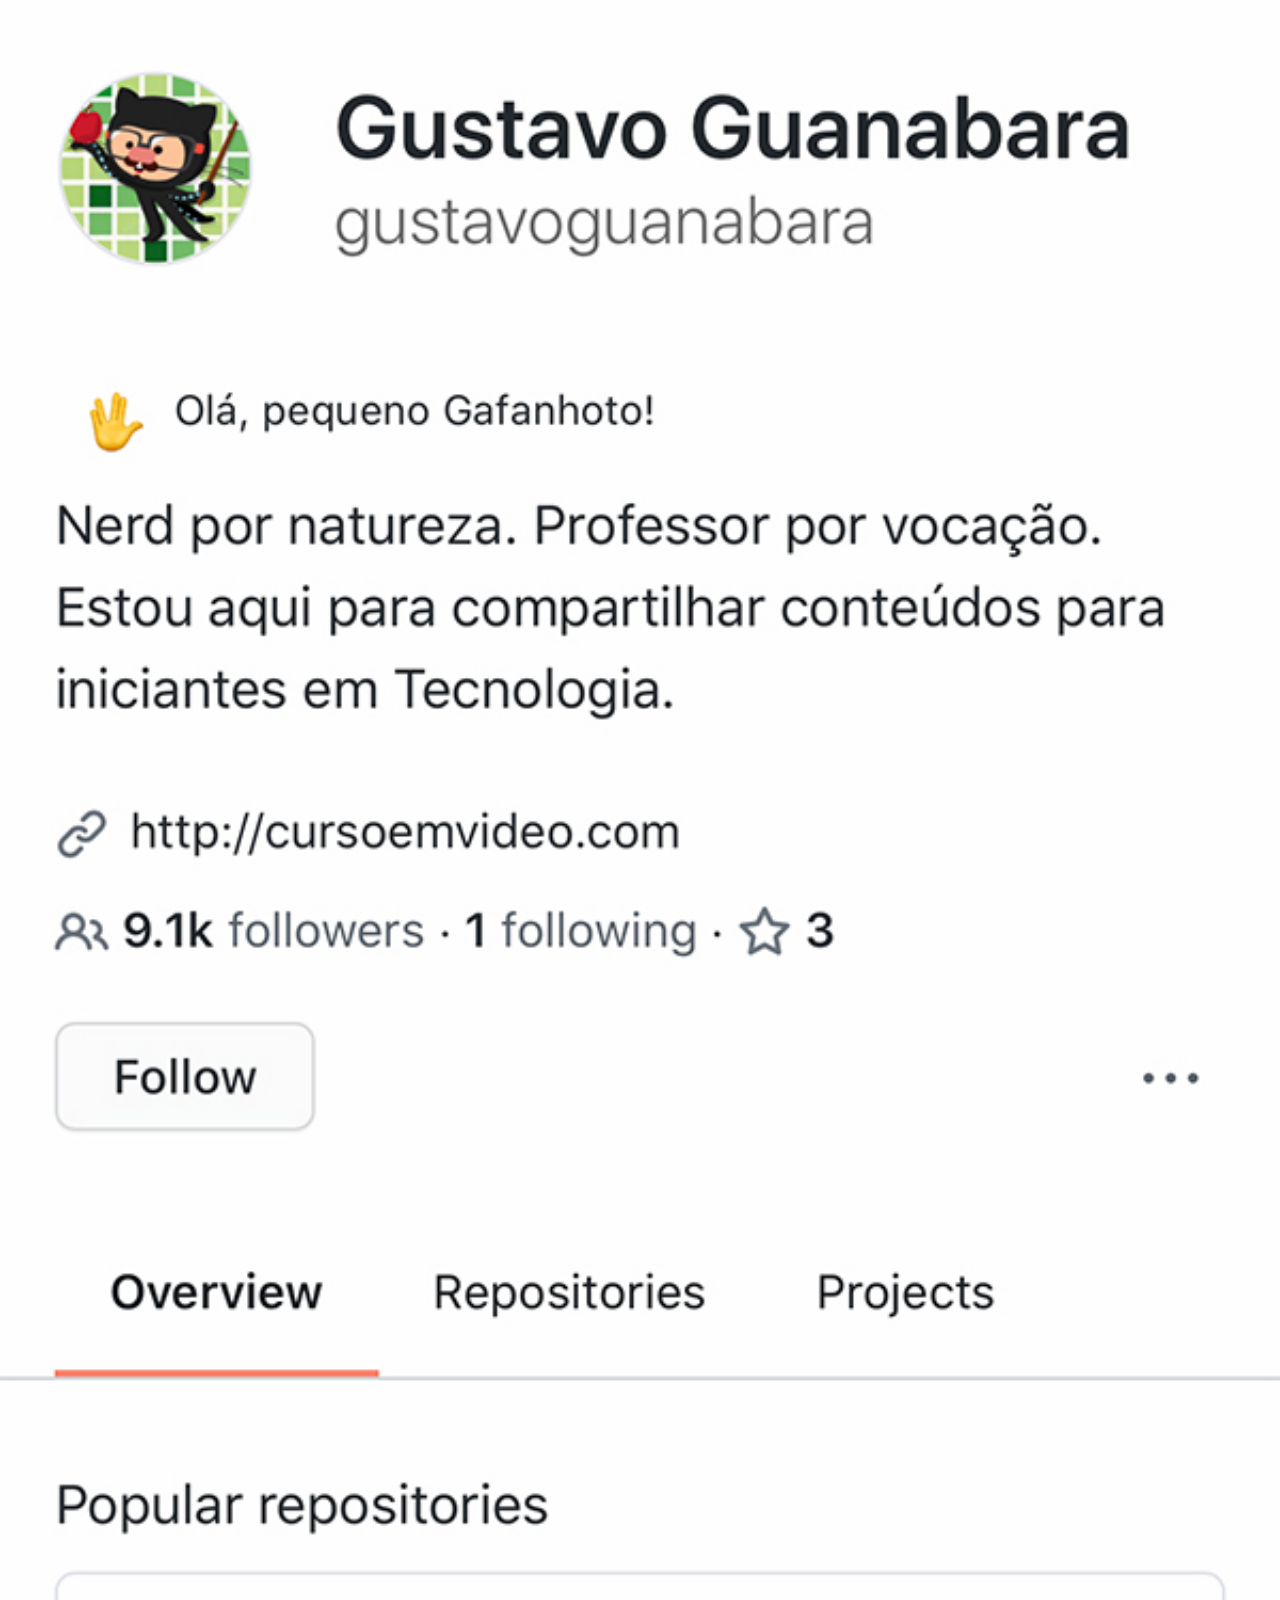
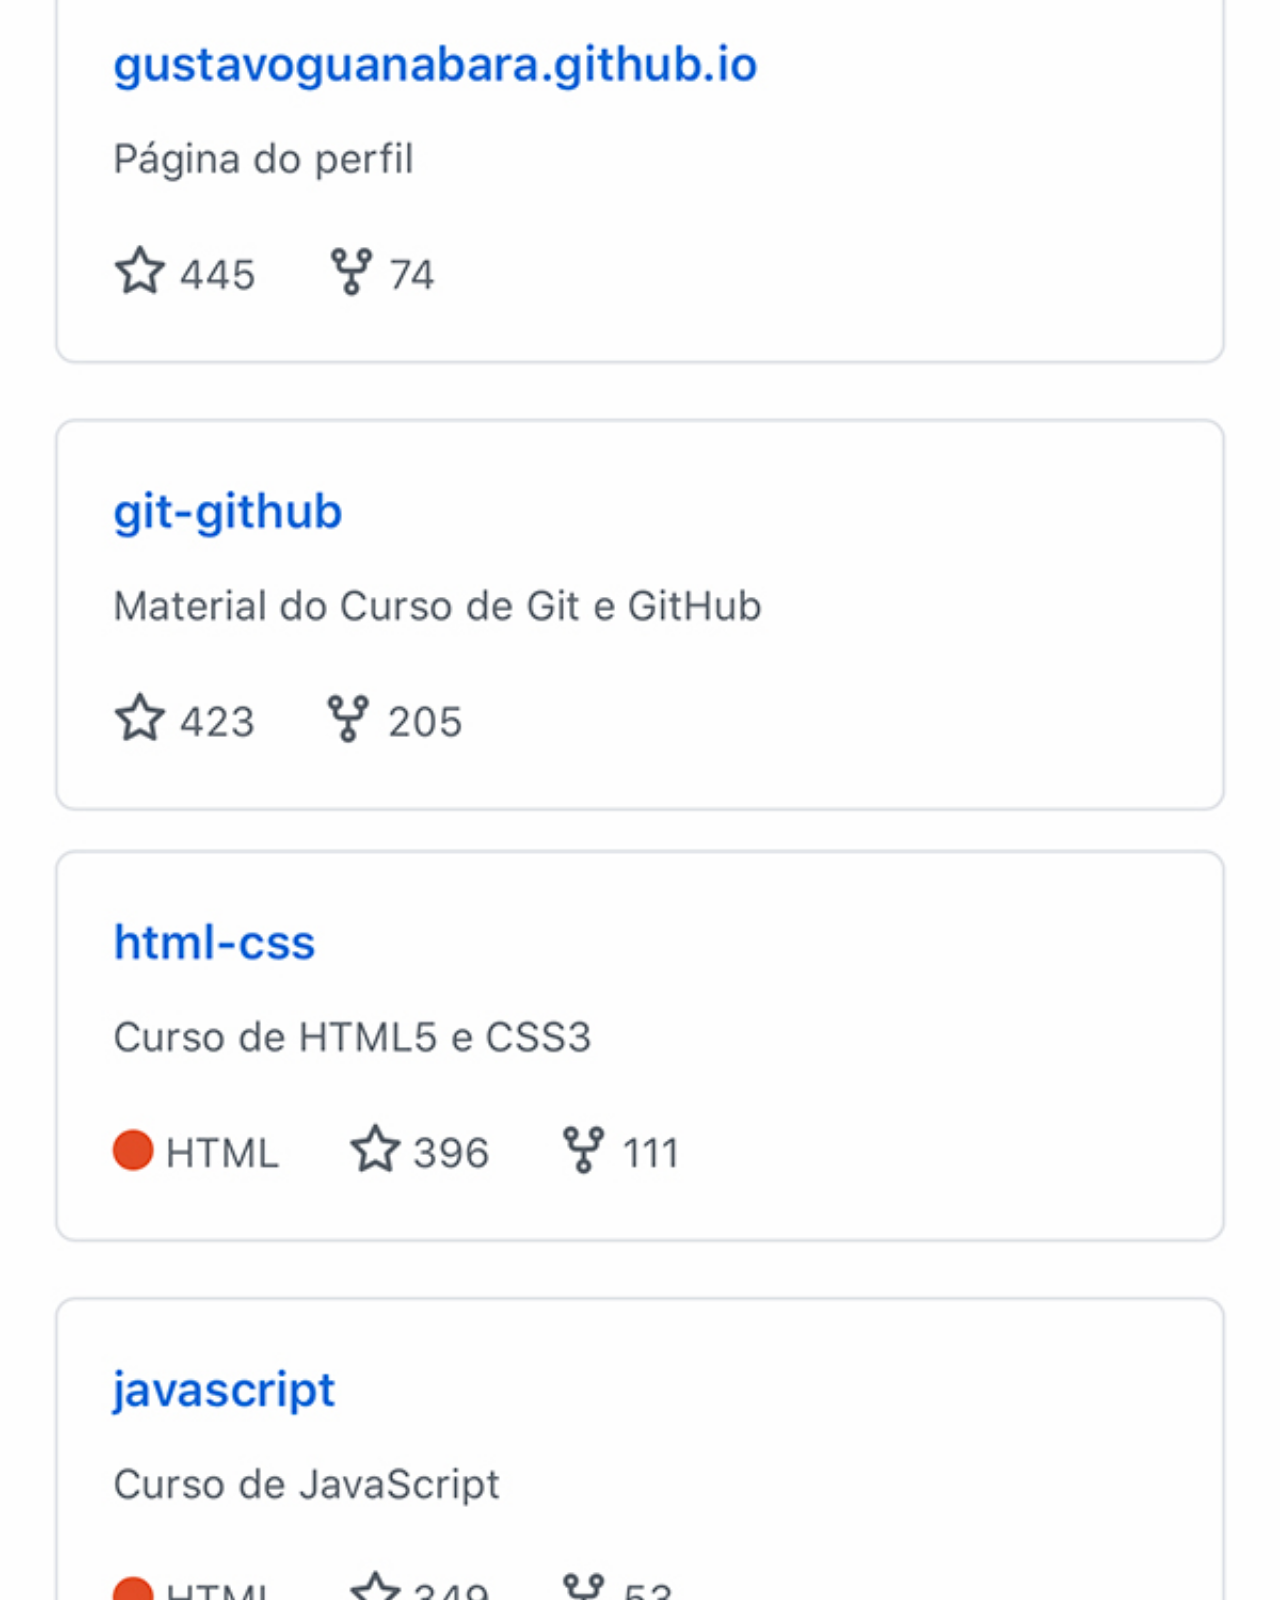
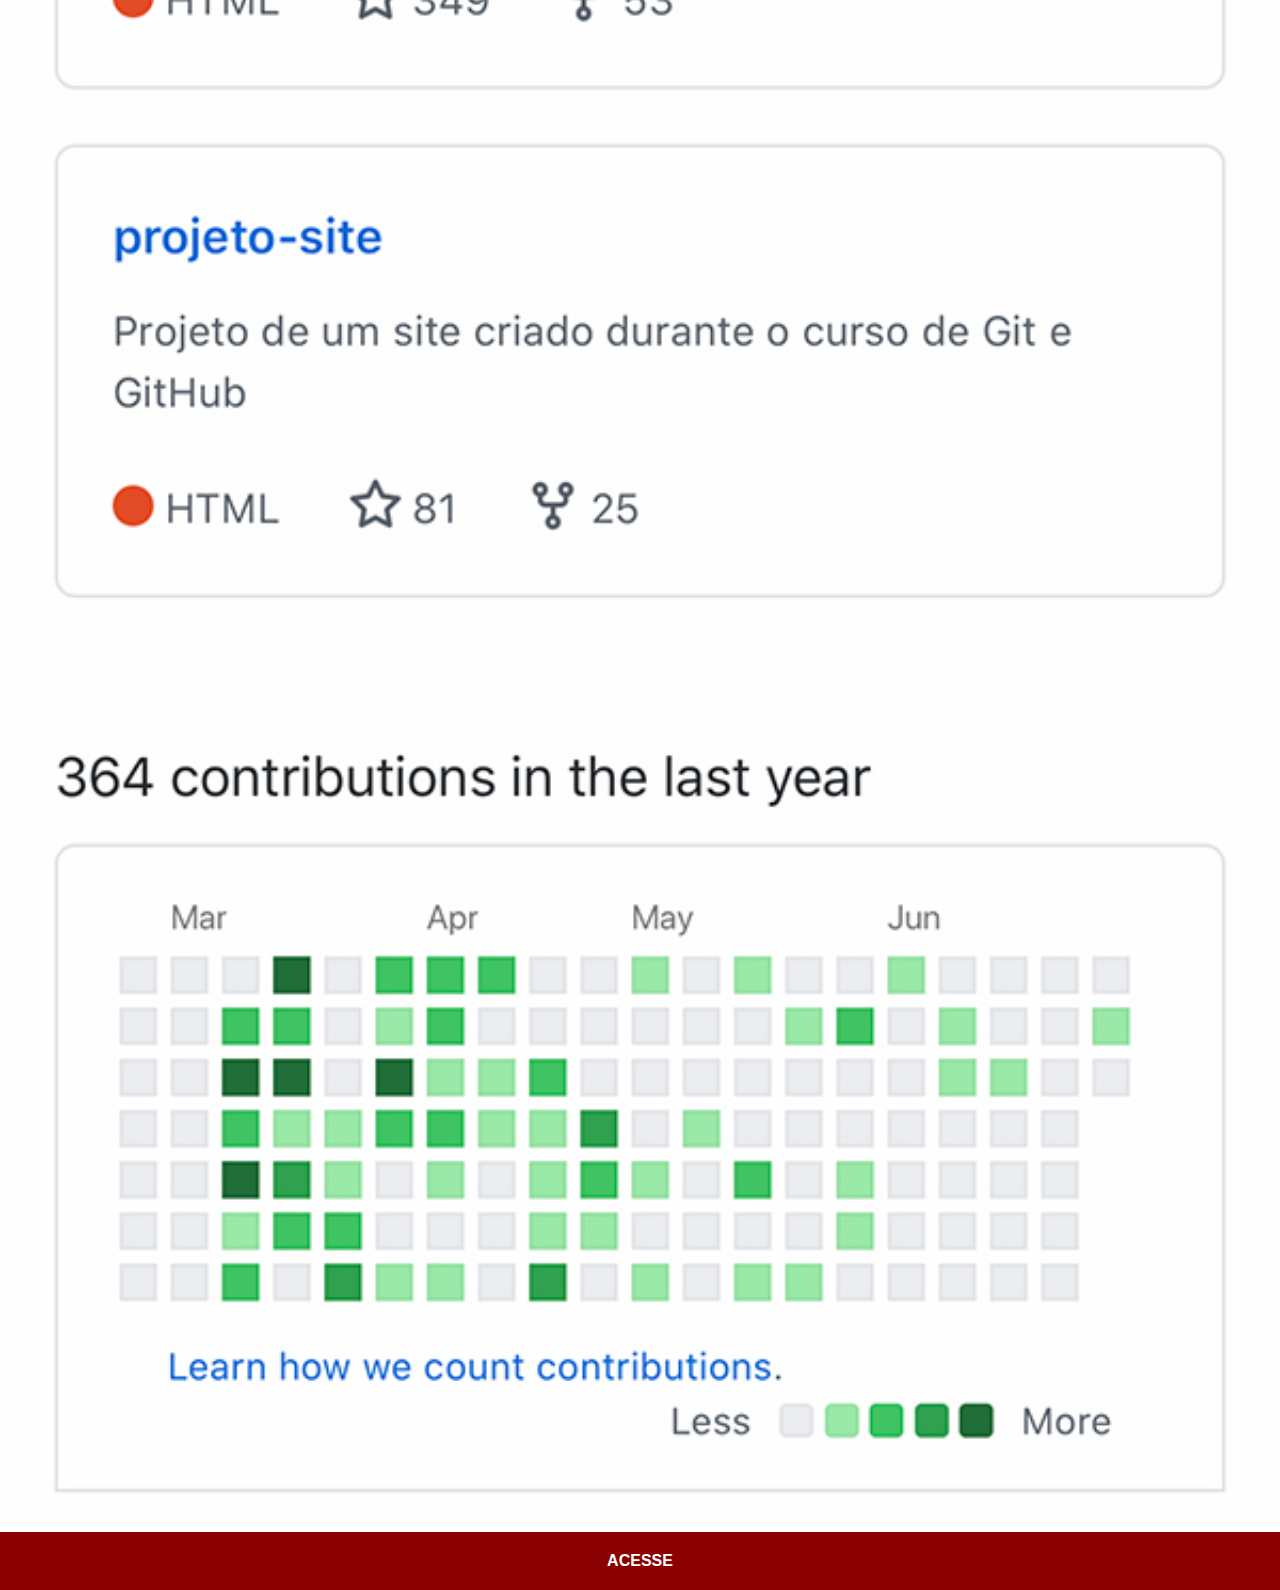
==== github.html @ e9b1e10e "Projeto social." ====
<!DOCTYPE html>
<html lang="pt-br">
<head>
    <meta charset="UTF-8">
    <meta name="viewport" content="width=device-width, initial-scale=1.0">
    <title>GitHub</title>
    <link rel="stylesheet" href="estilos/social.css">
</head>
<body>
    <img src="imagens/tela-github.jpg" alt="GitHub">
    <a href="https://github.com/gustavoguanabara" target="_blank">ACESSE</a>
</body>
</html>
---- estilos/social.css ----
@charset "UTF-8";

* {
    margin: 0px;
    padding: 0px;
    font-family: Arial, Helvetica, sans-serif;
}

::-webkit-scrollbar { /*Faz com que a barra rolagem lateral fique escondida*/
    width: 0px;
    height: 0px;

}

img {
    width: 100vw;
}

a {
    display: block; /*Faz com que o link acesse fique em baixo da imagem*/
    background-color: darkred;
    color: white;
    padding: 20px;
    margin-top: -4px;
    text-align: center;
    font-weight: bolder;
    text-decoration: none;
}

a:hover {
    background-color: red;
}
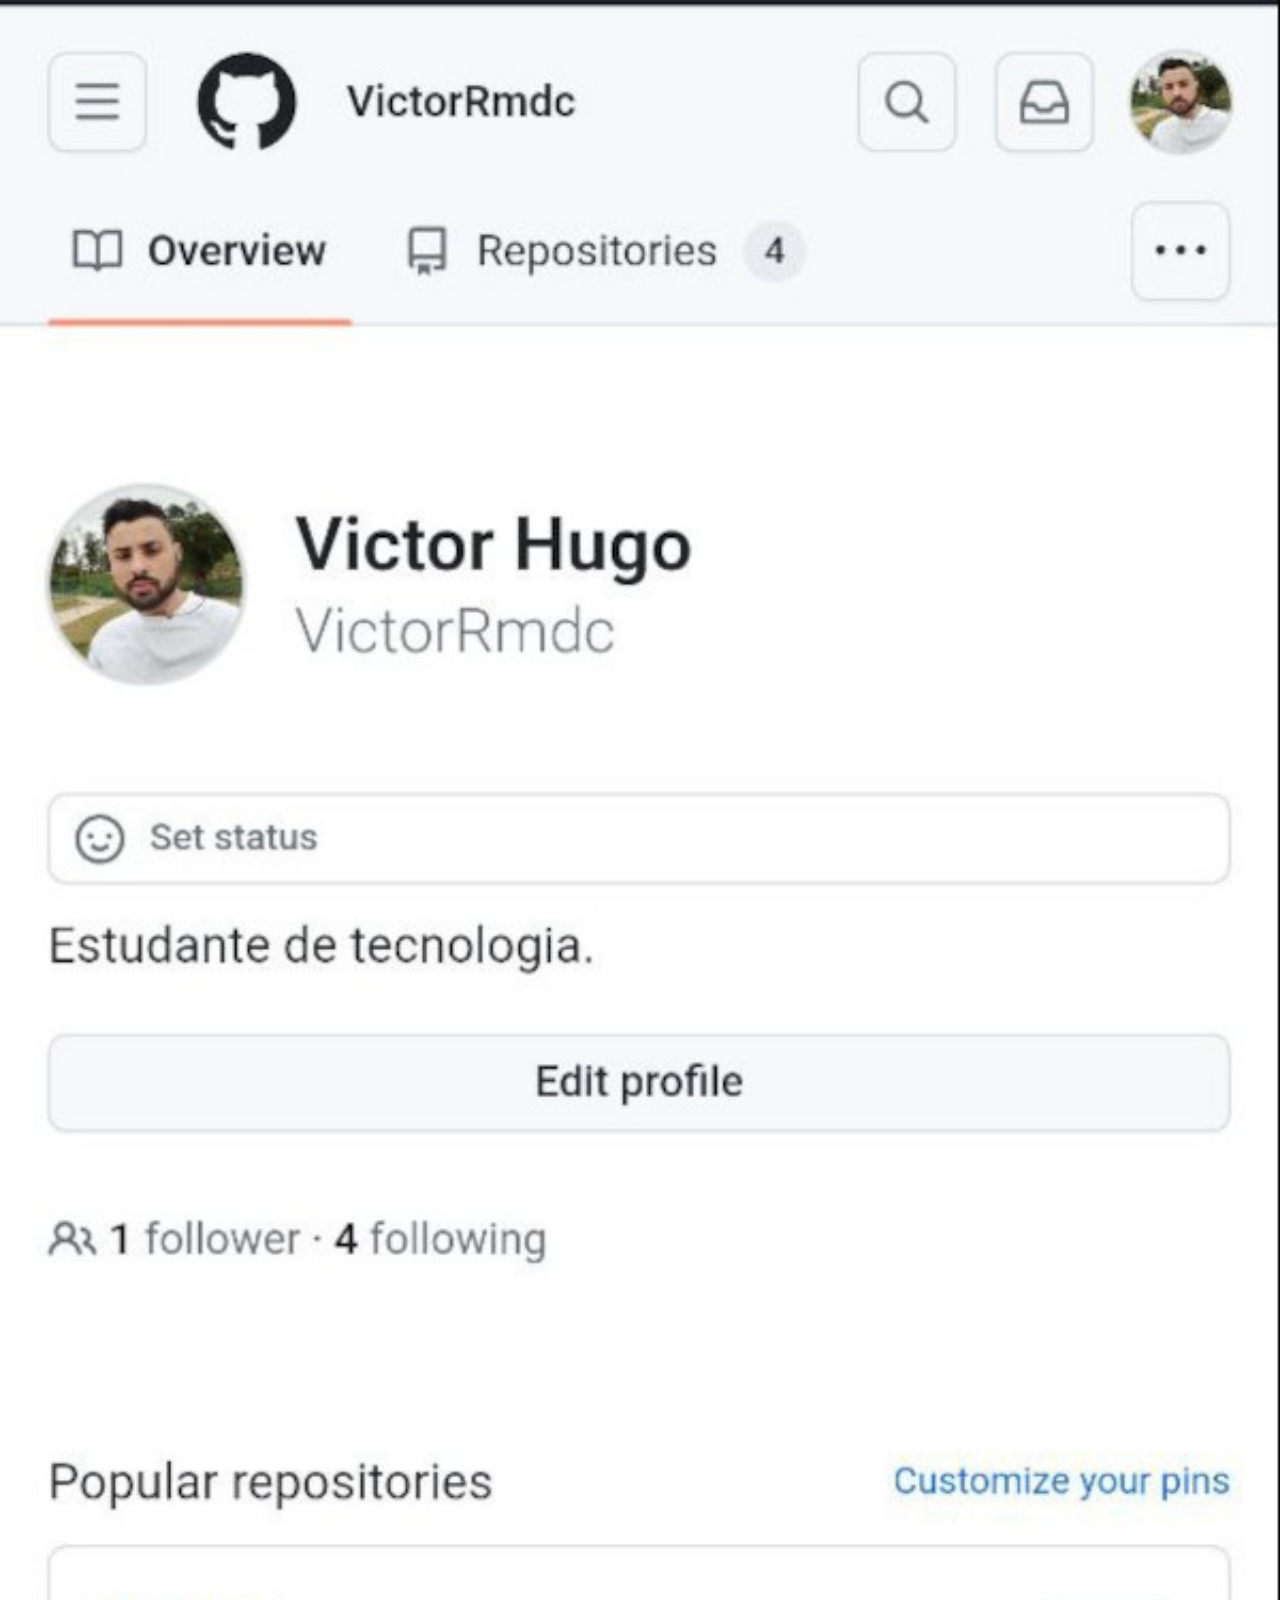
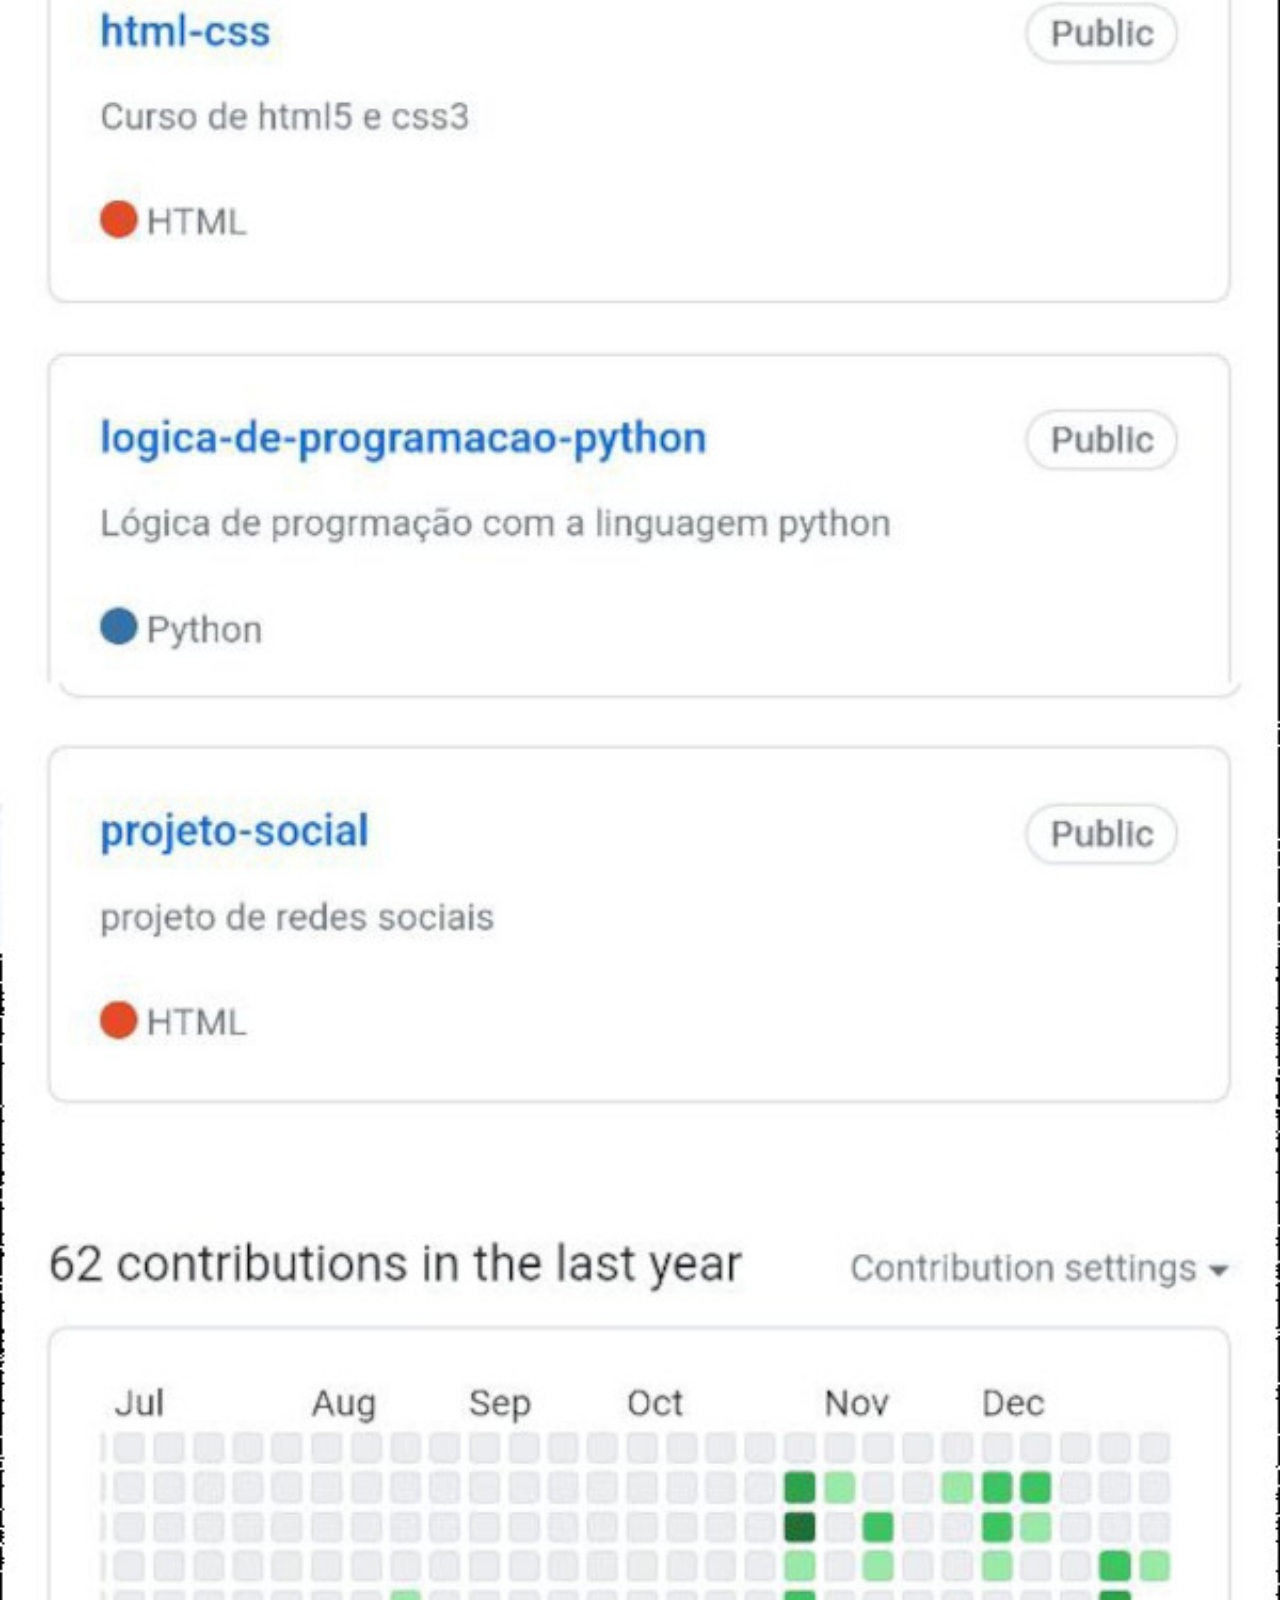
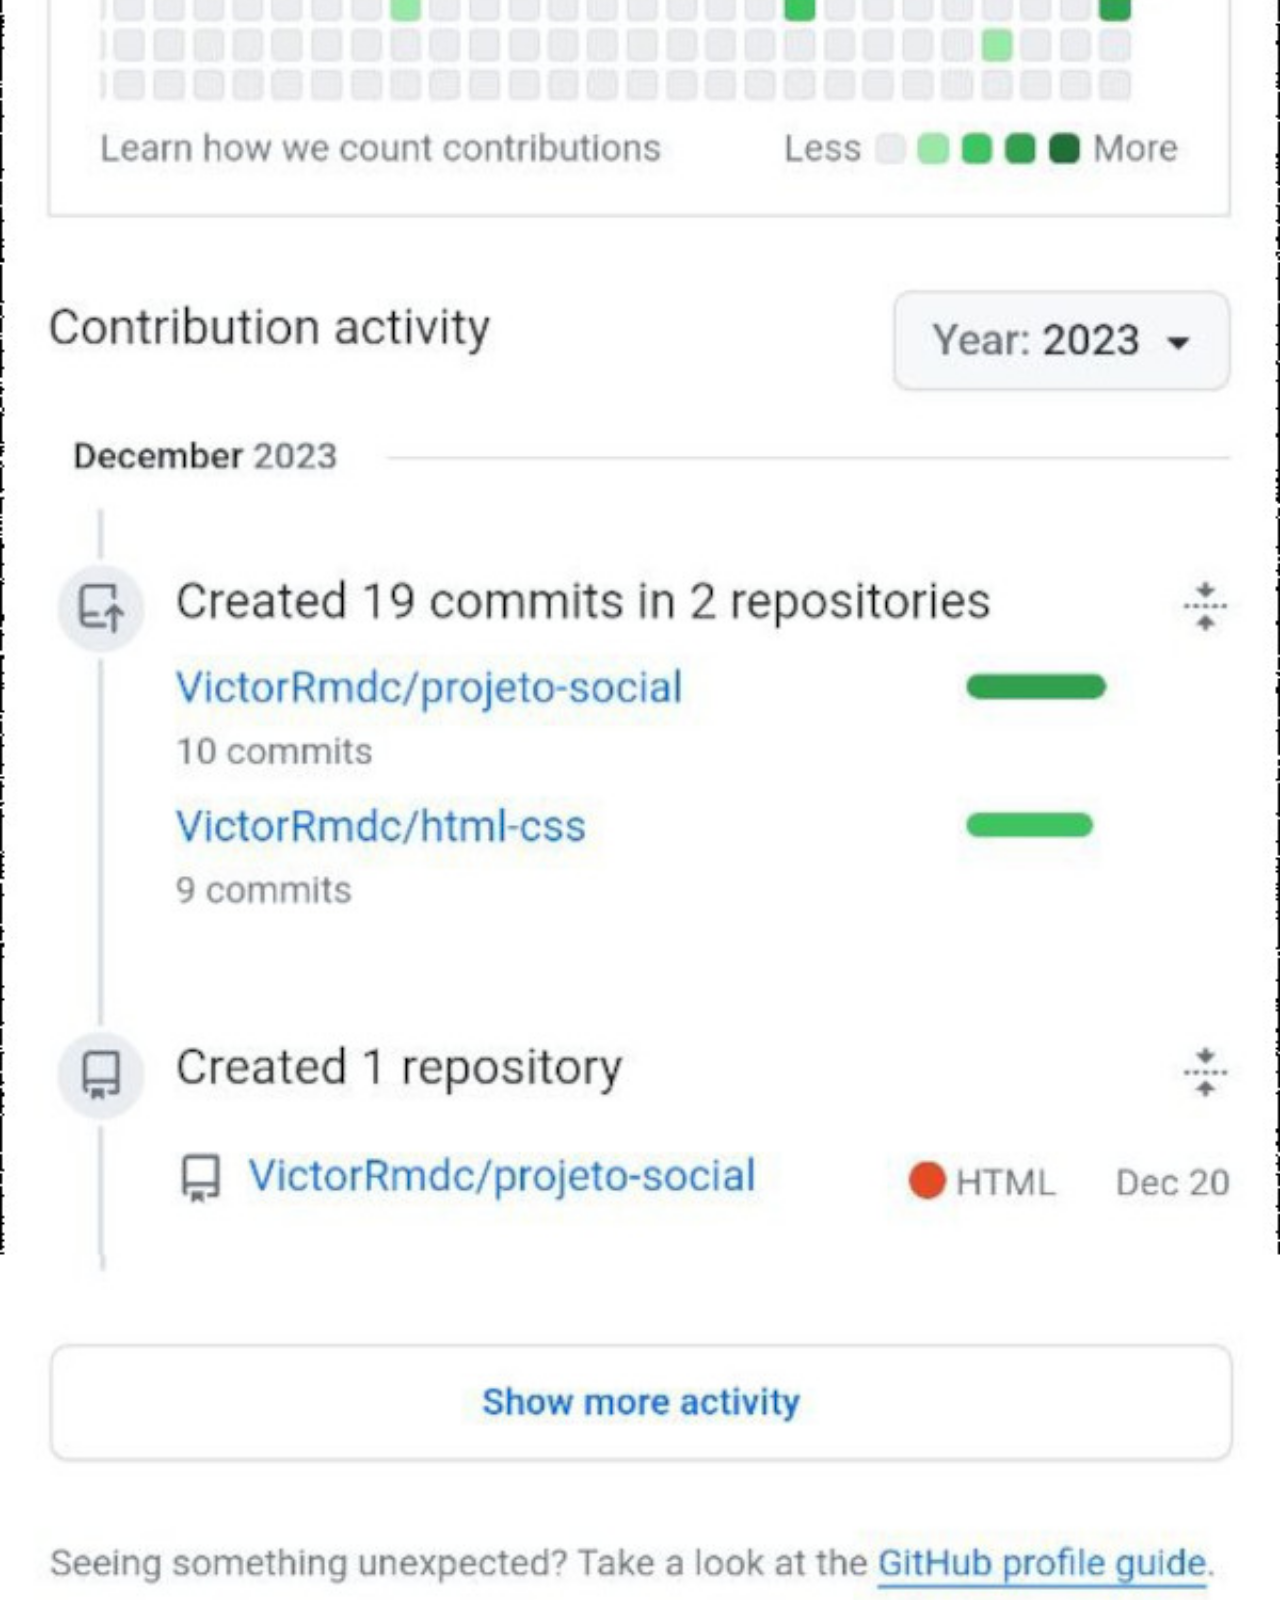
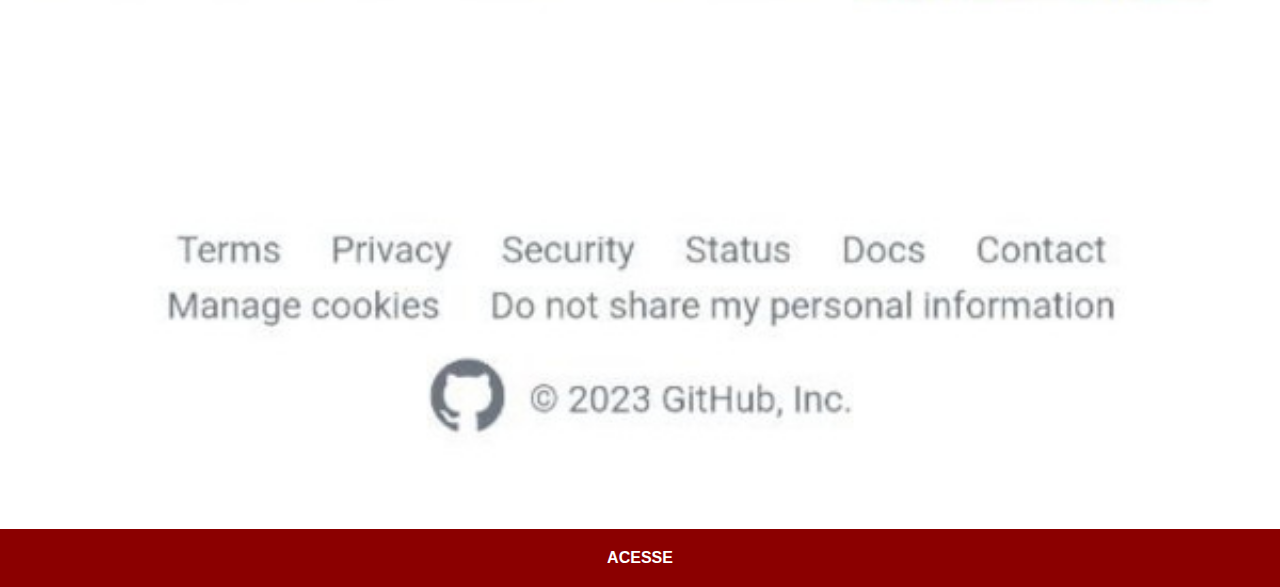
==== commit 824a62b3: "atualização" ====
--- a/github.html
+++ b/github.html
@@ -7,7 +7,7 @@
     <link rel="stylesheet" href="estilos/social.css">
 </head>
 <body>
-    <img src="imagens/tela-github.jpg" alt="GitHub">
-    <a href="https://github.com/gustavoguanabara" target="_blank">ACESSE</a>
+    <img src="imagens/tela-github2.jpg" alt="GitHub">
+    <a href="https://github.com/VictorRmdc" target="_blank">ACESSE</a>
 </body>
 </html>